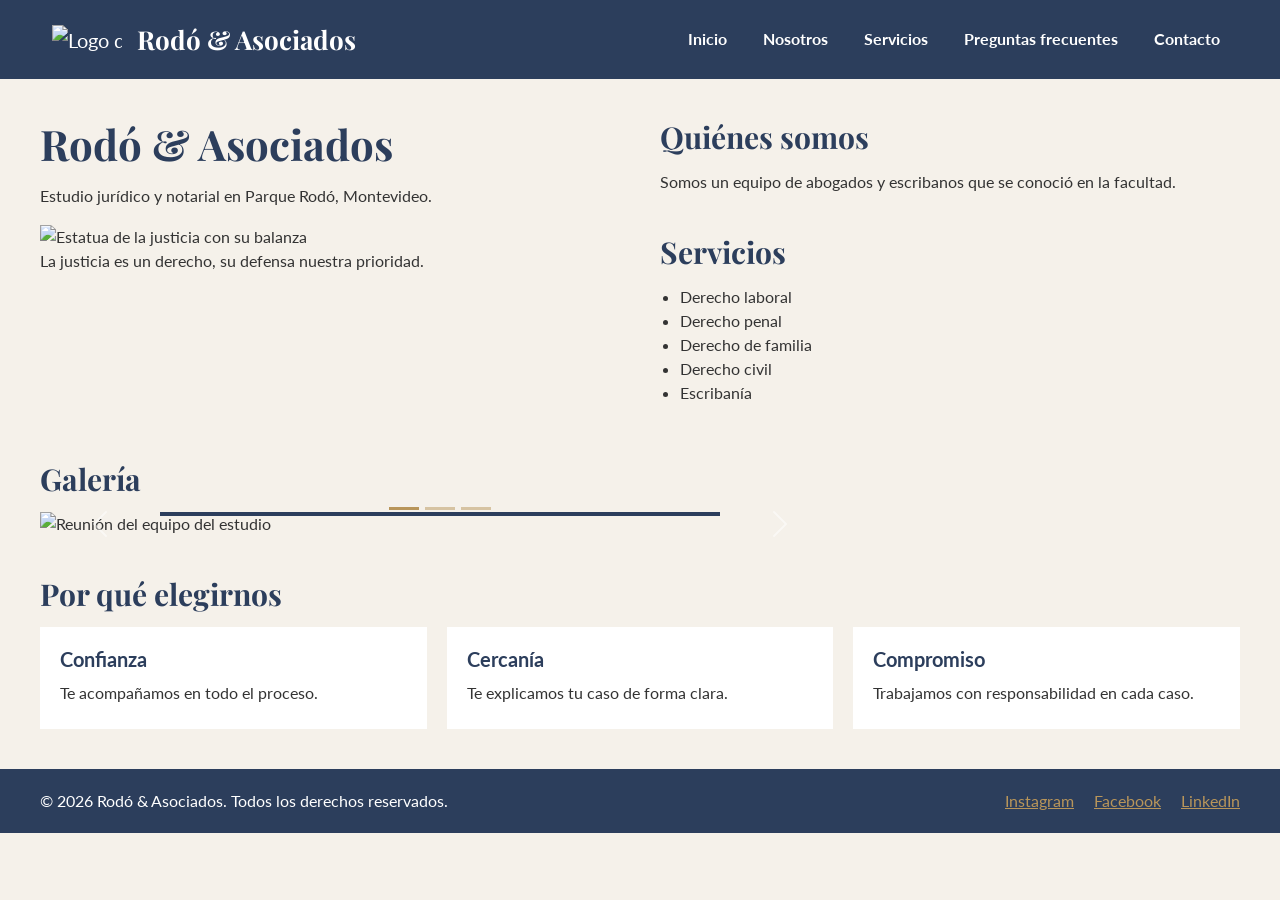
==== index.html @ 59ff4e6f "docs: index con AOS y README de la entrega 8" ====
<!DOCTYPE html>
<html lang="es">
<head>
    <meta charset="UTF-8">
    <meta name="viewport" content="width=device-width, initial-scale=1.0">
    <title>Rodó & Asociados</title>
    <link href="https://cdn.jsdelivr.net/npm/bootstrap@5.3.3/dist/css/bootstrap.min.css" rel="stylesheet">
    <link href="https://unpkg.com/aos@2.3.4/dist/aos.css" rel="stylesheet">
    <link rel="preconnect" href="https://fonts.googleapis.com">
    <link rel="preconnect" href="https://fonts.gstatic.com" crossorigin>
    <link href="https://fonts.googleapis.com/css2?family=Lato:wght@400;700&family=Playfair+Display:wght@700&display=swap" rel="stylesheet">
    <link rel="stylesheet" href="css/style.css">
</head>
<body class="pagina">
    <header>
        <nav class="navbar navbar-expand-lg navbar-dark barra">
            <div class="container-fluid">
                <a class="navbar-brand marca-contenedor" href="index.html">
                    <img src="images/logo.png" alt="Logo del estudio" class="logo">
                    <span class="marca">Rodó & Asociados</span>
                </a>
                <button class="navbar-toggler" type="button" data-bs-toggle="collapse" data-bs-target="#menuPrincipal" aria-controls="menuPrincipal" aria-expanded="false" aria-label="Abrir menú">
                    <span class="navbar-toggler-icon"></span>
                </button>
                <div class="collapse navbar-collapse" id="menuPrincipal">
                    <ul class="navbar-nav ms-auto menu">
                        <li class="nav-item"><a class="nav-link menu-link" href="index.html">Inicio</a></li>
                        <li class="nav-item"><a class="nav-link menu-link" href="pages/sobre-mi.html">Nosotros</a></li>
                        <li class="nav-item"><a class="nav-link menu-link" href="pages/servicios.html">Servicios</a></li>
                        <li class="nav-item"><a class="nav-link menu-link" href="pages/proyectos.html">Preguntas frecuentes</a></li>
                        <li class="nav-item"><a class="nav-link menu-link" href="pages/contacto.html">Contacto</a></li>
                    </ul>
                </div>
            </div>
        </nav>
    </header>

    <main class="contenido grilla-inicio">
        <section class="seccion presentacion">
            <h1 class="titulo">Rodó & Asociados</h1>
            <p class="texto">Estudio jurídico y notarial en Parque Rodó, Montevideo.</p>
            <figure>
                <img src="images/balanza.jpg" alt="Estatua de la justicia con su balanza" class="foto">
                <figcaption>La justicia es un derecho, su defensa nuestra prioridad.</figcaption>
            </figure>
        </section>

        <section class="seccion quienes">
            <h2 class="titulo-seccion">Quiénes somos</h2>
            <p class="texto">Somos un equipo de abogados y escribanos que se conoció en la facultad.</p>
        </section>

        <section class="seccion servicios">
            <h2 class="titulo-seccion">Servicios</h2>
            <ul class="lista">
                <li>Derecho laboral</li>
                <li>Derecho penal</li>
                <li>Derecho de familia</li>
                <li>Derecho civil</li>
                <li>Escribanía</li>
            </ul>
        </section>

        <section class="seccion galeria">
            <h2 class="titulo-seccion">Galería</h2>
            <div id="carruselGaleria" class="carousel slide carrusel" data-bs-ride="carousel">
                <div class="carousel-indicators">
                    <button type="button" data-bs-target="#carruselGaleria" data-bs-slide-to="0" class="active" aria-current="true" aria-label="Foto 1"></button>
                    <button type="button" data-bs-target="#carruselGaleria" data-bs-slide-to="1" aria-label="Foto 2"></button>
                    <button type="button" data-bs-target="#carruselGaleria" data-bs-slide-to="2" aria-label="Foto 3"></button>
                </div>
                <div class="carousel-inner">
                    <div class="carousel-item active">
                        <img src="images/equipo.jpg" class="d-block w-100" alt="Reunión del equipo del estudio">
                        <div class="carousel-caption leyenda">
                            <p>Nuestro equipo</p>
                        </div>
                    </div>
                    <div class="carousel-item">
                        <img src="images/documentos.jpg" class="d-block w-100" alt="Abogado firmando documentos">
                        <div class="carousel-caption leyenda">
                            <p>Asesoramiento en cada trámite</p>
                        </div>
                    </div>
                    <div class="carousel-item">
                        <img src="images/oficina.jpg" class="d-block w-100" alt="Recepción de la oficina">
                        <div class="carousel-caption leyenda">
                            <p>Nuestra oficina en Parque Rodó</p>
                        </div>
                    </div>
                </div>
                <button class="carousel-control-prev" type="button" data-bs-target="#carruselGaleria" data-bs-slide="prev">
                    <span class="carousel-control-prev-icon" aria-hidden="true"></span>
                    <span class="visually-hidden">Anterior</span>
                </button>
                <button class="carousel-control-next" type="button" data-bs-target="#carruselGaleria" data-bs-slide="next">
                    <span class="carousel-control-next-icon" aria-hidden="true"></span>
                    <span class="visually-hidden">Siguiente</span>
                </button>
            </div>
        </section>

        <section class="seccion elegir">
            <h2 class="titulo-seccion">Por qué elegirnos</h2>
            <div class="tarjetas" data-aos="fade-up">
                <article class="tarjeta">
                    <h3 class="subtitulo">Confianza</h3>
                    <p class="texto">Te acompañamos en todo el proceso.</p>
                </article>
                <article class="tarjeta">
                    <h3 class="subtitulo">Cercanía</h3>
                    <p class="texto">Te explicamos tu caso de forma clara.</p>
                </article>
                <article class="tarjeta">
                    <h3 class="subtitulo">Compromiso</h3>
                    <p class="texto">Trabajamos con responsabilidad en cada caso.</p>
                </article>
            </div>
        </section>
    </main>

    <footer class="pie">
        <p class="pie-texto">© 2026 Rodó & Asociados. Todos los derechos reservados.</p>
        <ul class="redes">
            <li><a class="redes-link" href="https://www.instagram.com/">Instagram</a></li>
            <li><a class="redes-link" href="https://www.facebook.com/">Facebook</a></li>
            <li><a class="redes-link" href="https://www.linkedin.com/">LinkedIn</a></li>
        </ul>
    </footer>
    <script src="https://cdn.jsdelivr.net/npm/bootstrap@5.3.3/dist/js/bootstrap.bundle.min.js"></script>
    <script src="https://unpkg.com/aos@2.3.4/dist/aos.js"></script>
    <script>
        AOS.init({ once: true });
    </script>
</body>
</html>
---- css/style.css ----
* {
  margin: 0;
  padding: 0;
  box-sizing: border-box;
}

@keyframes aparecer {
  from {
    opacity: 0;
    transform: translateY(20px);
  }
  to {
    opacity: 1;
    transform: translateY(0);
  }
}
.pagina {
  background-color: #f5f1ea;
  color: #333333;
  font-family: "Lato", sans-serif;
}

.contenido {
  display: flex;
  flex-direction: column;
  gap: 30px;
  padding: 20px;
}
@media (min-width: 768px) {
  .contenido {
    padding: 30px;
  }
}
@media (min-width: 1024px) {
  .contenido {
    padding: 40px;
  }
}

.seccion {
  display: flex;
  flex-direction: column;
  gap: 15px;
}

.lista {
  padding-left: 20px;
}

.foto {
  width: 100%;
  animation: aparecer 1s ease-out 0.3s both;
}

.subtitulo, .titulo-seccion, .titulo {
  margin: 0;
  color: #2c3e5c;
  font-weight: 700;
}

.titulo {
  font-family: "Playfair Display", serif;
  font-size: 34px;
  animation: aparecer 0.8s ease-out 0s both;
}
@media (min-width: 768px) {
  .titulo {
    font-size: 38px;
  }
}
@media (min-width: 1024px) {
  .titulo {
    font-size: 42px;
  }
}

.titulo-seccion {
  font-family: "Playfair Display", serif;
  font-size: 26px;
}
@media (min-width: 768px) {
  .titulo-seccion {
    font-size: 28px;
  }
}
@media (min-width: 1024px) {
  .titulo-seccion {
    font-size: 30px;
  }
}

.subtitulo {
  font-family: "Lato", sans-serif;
  font-size: 20px;
}

.texto {
  margin: 0;
  font-size: 16px;
  font-weight: 400;
}

.barra {
  padding: 15px 20px;
  background-color: #2c3e5c;
}
@media (min-width: 1024px) {
  .barra {
    padding: 15px 40px;
  }
}

.marca-contenedor {
  display: flex;
  align-items: center;
  gap: 15px;
}

.logo {
  width: 50px;
}
@media (min-width: 1024px) {
  .logo {
    width: 70px;
  }
}

.marca {
  color: #ffffff;
  font-family: "Playfair Display", serif;
  font-size: 20px;
  font-weight: 700;
}
@media (min-width: 1024px) {
  .marca {
    font-size: 26px;
  }
}

.menu {
  gap: 10px;
}
@media (min-width: 1024px) {
  .menu {
    gap: 20px;
  }
}

.barra .menu-link {
  color: #ffffff;
  font-weight: 700;
  border-bottom: 2px solid transparent;
  transition: color 0.3s, border-color 0.3s;
}
.barra .menu-link:hover {
  color: #b8955a;
  border-bottom-color: #b8955a;
}
.barra .menu-link:focus {
  color: #b8955a;
  outline: 2px solid #b8955a;
}
.barra .menu-link:active {
  color: #f5f1ea;
}

.grilla-inicio {
  display: grid;
  grid-template-columns: 1fr;
  grid-template-areas: "presentacion" "quienes" "servicios" "galeria" "elegir";
  gap: 30px;
}
@media (min-width: 1024px) {
  .grilla-inicio {
    grid-template-columns: 1fr 1fr;
    grid-template-areas: "presentacion quienes" "presentacion servicios" "galeria galeria" "elegir elegir";
    gap: 40px;
  }
}

.presentacion {
  grid-area: presentacion;
}

.quienes {
  grid-area: quienes;
}

.servicios {
  grid-area: servicios;
}

.elegir {
  grid-area: elegir;
}

.galeria {
  grid-area: galeria;
}

.grilla-servicios {
  display: grid;
  grid-template-columns: 1fr;
  grid-template-areas: "introduccion" "areas";
  gap: 30px;
}
@media (min-width: 1024px) {
  .grilla-servicios {
    grid-template-columns: 1fr 2fr;
    grid-template-areas: "introduccion areas";
    gap: 40px;
  }
}

.introduccion {
  grid-area: introduccion;
}

.areas {
  grid-area: areas;
}

.grilla-nosotros {
  display: grid;
  grid-template-columns: 1fr;
  grid-template-areas: "nosotros" "mision" "vision" "equipo";
  gap: 30px;
}
@media (min-width: 1024px) {
  .grilla-nosotros {
    grid-template-columns: 1fr 1fr;
    grid-template-areas: "nosotros mision" "nosotros vision" "equipo equipo";
    gap: 40px;
  }
}

.nosotros {
  grid-area: nosotros;
}

.mision {
  grid-area: mision;
}

.vision {
  grid-area: vision;
}

.equipo {
  grid-area: equipo;
}

.pie {
  display: flex;
  flex-direction: column;
  align-items: center;
  gap: 15px;
  padding: 20px;
  background-color: #2c3e5c;
  color: #ffffff;
}
@media (min-width: 1024px) {
  .pie {
    flex-direction: row;
    justify-content: space-between;
    padding: 20px 40px;
  }
}

.pie-texto {
  margin: 0;
}

.redes {
  display: flex;
  gap: 20px;
  margin: 0;
  padding: 0;
  list-style: none;
}

.redes-link {
  color: #b8955a;
  transition: color 0.3s;
}
.redes-link:hover {
  color: #ffffff;
}
.redes-link:focus {
  outline: 2px solid #ffffff;
}
.redes-link:active {
  color: #f5f1ea;
}

.tarjetas {
  display: grid;
  grid-template-columns: 1fr;
  gap: 20px;
}
@media (min-width: 768px) {
  .tarjetas {
    grid-template-columns: 1fr 1fr;
  }
}
@media (min-width: 1024px) {
  .tarjetas {
    grid-template-columns: 1fr 1fr 1fr;
  }
}

.tarjeta {
  display: flex;
  flex-direction: column;
  gap: 10px;
  padding: 20px;
  background-color: #ffffff;
  border-bottom: 4px solid transparent;
  transition: transform 0.3s, border-color 0.3s;
}
.tarjeta:hover {
  transform: translateY(-5px);
  border-bottom-color: #b8955a;
}

.boton {
  align-self: flex-start;
  padding: 10px 20px;
  border: 2px solid #2c3e5c;
  background-color: #2c3e5c;
  color: #ffffff;
  font-weight: 700;
  transition: background-color 0.3s, color 0.3s;
}
.boton:hover {
  background-color: #b8955a;
  border-color: #b8955a;
}
.boton:focus {
  outline: 3px solid #b8955a;
}
.boton:active {
  background-color: #f5f1ea;
  color: #2c3e5c;
}

.carrusel {
  max-width: 800px;
}
.carrusel .carousel-indicators button {
  background-color: #b8955a;
}

.leyenda {
  background-color: #2c3e5c;
  padding: 10px;
}
.leyenda p {
  margin: 0;
  color: #ffffff;
}

.ventana {
  background-color: #f5f1ea;
  border-top: 5px solid #b8955a;
}
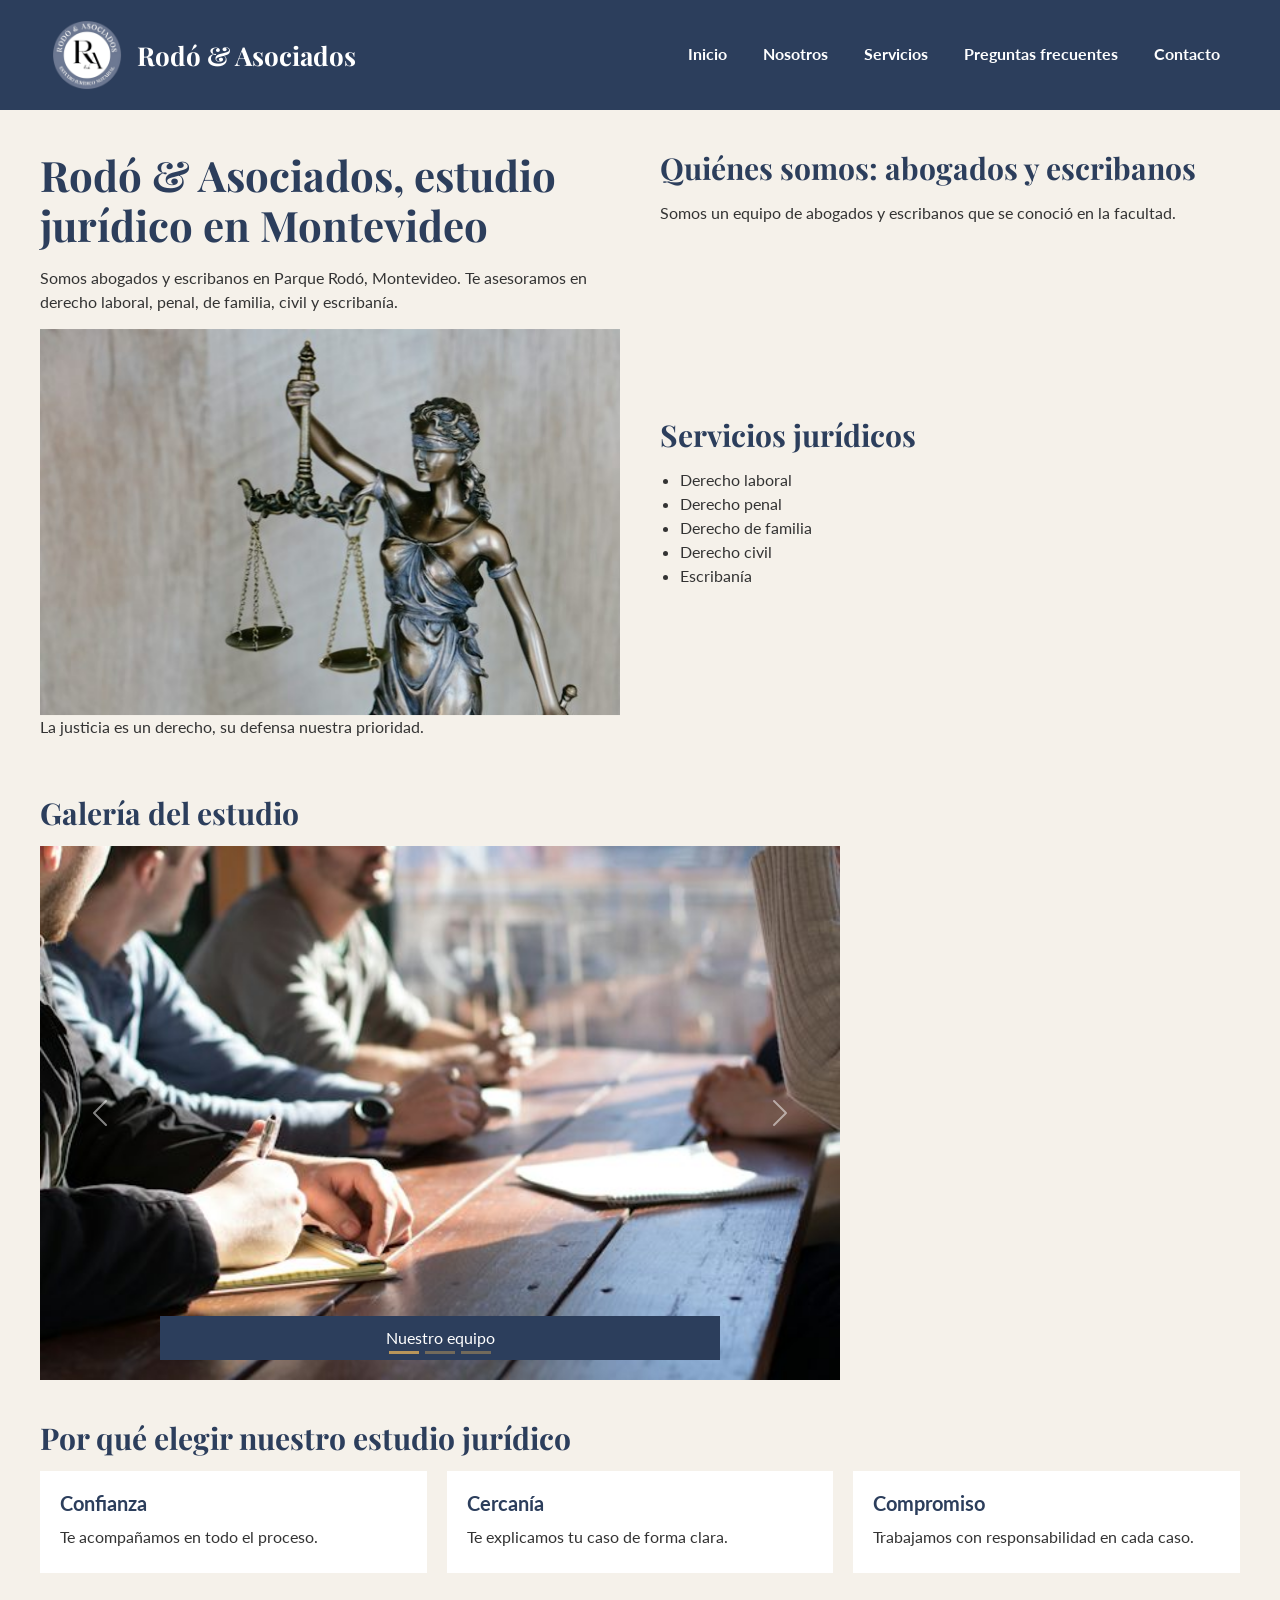
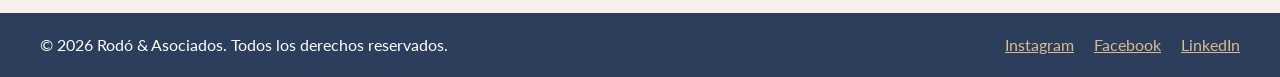
==== commit fe7c003b: "seo: index optimizado y README de la entrega 9" ====
--- a/index.html
+++ b/index.html
@@ -3,7 +3,8 @@
 <head>
     <meta charset="UTF-8">
     <meta name="viewport" content="width=device-width, initial-scale=1.0">
-    <title>Rodó & Asociados</title>
+    <title>Estudio jurídico en Montevideo | Rodó & Asociados</title>
+    <meta name="description" content="Rodó & Asociados es un estudio jurídico y notarial en Parque Rodó, Montevideo. Abogados y escribanos en derecho laboral, penal, de familia, civil y escribanía.">
     <link href="https://cdn.jsdelivr.net/npm/bootstrap@5.3.3/dist/css/bootstrap.min.css" rel="stylesheet">
     <link href="https://unpkg.com/aos@2.3.4/dist/aos.css" rel="stylesheet">
     <link rel="preconnect" href="https://fonts.googleapis.com">
@@ -16,7 +17,7 @@
         <nav class="navbar navbar-expand-lg navbar-dark barra">
             <div class="container-fluid">
                 <a class="navbar-brand marca-contenedor" href="index.html">
-                    <img src="images/logo.png" alt="Logo del estudio" class="logo">
+                    <img src="images/logo-rodo-asociados.png" alt="Logo de Rodó & Asociados" class="logo">
                     <span class="marca">Rodó & Asociados</span>
                 </a>
                 <button class="navbar-toggler" type="button" data-bs-toggle="collapse" data-bs-target="#menuPrincipal" aria-controls="menuPrincipal" aria-expanded="false" aria-label="Abrir menú">
@@ -37,21 +38,21 @@
 
     <main class="contenido grilla-inicio">
         <section class="seccion presentacion">
-            <h1 class="titulo">Rodó & Asociados</h1>
-            <p class="texto">Estudio jurídico y notarial en Parque Rodó, Montevideo.</p>
+            <h1 class="titulo">Rodó & Asociados, estudio jurídico en Montevideo</h1>
+            <p class="texto">Somos abogados y escribanos en Parque Rodó, Montevideo. Te asesoramos en derecho laboral, penal, de familia, civil y escribanía.</p>
             <figure>
-                <img src="images/balanza.jpg" alt="Estatua de la justicia con su balanza" class="foto">
+                <img src="images/estatua-justicia-balanza.jpg" alt="Estatua de la justicia con su balanza" class="foto">
                 <figcaption>La justicia es un derecho, su defensa nuestra prioridad.</figcaption>
             </figure>
         </section>
 
         <section class="seccion quienes">
-            <h2 class="titulo-seccion">Quiénes somos</h2>
+            <h2 class="titulo-seccion">Quiénes somos: abogados y escribanos</h2>
             <p class="texto">Somos un equipo de abogados y escribanos que se conoció en la facultad.</p>
         </section>
 
         <section class="seccion servicios">
-            <h2 class="titulo-seccion">Servicios</h2>
+            <h2 class="titulo-seccion">Servicios jurídicos</h2>
             <ul class="lista">
                 <li>Derecho laboral</li>
                 <li>Derecho penal</li>
@@ -62,7 +63,7 @@
         </section>
 
         <section class="seccion galeria">
-            <h2 class="titulo-seccion">Galería</h2>
+            <h2 class="titulo-seccion">Galería del estudio</h2>
             <div id="carruselGaleria" class="carousel slide carrusel" data-bs-ride="carousel">
                 <div class="carousel-indicators">
                     <button type="button" data-bs-target="#carruselGaleria" data-bs-slide-to="0" class="active" aria-current="true" aria-label="Foto 1"></button>
@@ -71,19 +72,19 @@
                 </div>
                 <div class="carousel-inner">
                     <div class="carousel-item active">
-                        <img src="images/equipo.jpg" class="d-block w-100" alt="Reunión del equipo del estudio">
+                        <img src="images/equipo-abogados-reunion.jpg" class="d-block w-100" alt="Abogados del estudio reunidos alrededor de una mesa de trabajo">
                         <div class="carousel-caption leyenda">
                             <p>Nuestro equipo</p>
                         </div>
                     </div>
                     <div class="carousel-item">
-                        <img src="images/documentos.jpg" class="d-block w-100" alt="Abogado firmando documentos">
+                        <img src="images/abogado-firmando-documentos.jpg" class="d-block w-100" alt="Abogado firmando documentos legales">
                         <div class="carousel-caption leyenda">
                             <p>Asesoramiento en cada trámite</p>
                         </div>
                     </div>
                     <div class="carousel-item">
-                        <img src="images/oficina.jpg" class="d-block w-100" alt="Recepción de la oficina">
+                        <img src="images/recepcion-oficina-estudio.jpg" class="d-block w-100" alt="Recepción de la oficina del estudio jurídico">
                         <div class="carousel-caption leyenda">
                             <p>Nuestra oficina en Parque Rodó</p>
                         </div>
@@ -101,7 +102,7 @@
         </section>
 
         <section class="seccion elegir">
-            <h2 class="titulo-seccion">Por qué elegirnos</h2>
+            <h2 class="titulo-seccion">Por qué elegir nuestro estudio jurídico</h2>
             <div class="tarjetas" data-aos="fade-up">
                 <article class="tarjeta">
                     <h3 class="subtitulo">Confianza</h3>
--- a/css/style.css
+++ b/css/style.css
@@ -153,12 +153,12 @@
   transition: color 0.3s, border-color 0.3s;
 }
 .barra .menu-link:hover {
-  color: #b8955a;
-  border-bottom-color: #b8955a;
+  color: #d9bc8c;
+  border-bottom-color: #d9bc8c;
 }
 .barra .menu-link:focus {
-  color: #b8955a;
-  outline: 2px solid #b8955a;
+  color: #d9bc8c;
+  outline: 2px solid #d9bc8c;
 }
 .barra .menu-link:active {
   color: #f5f1ea;
@@ -280,7 +280,7 @@
 }
 
 .redes-link {
-  color: #b8955a;
+  color: #d9bc8c;
   transition: color 0.3s;
 }
 .redes-link:hover {
@@ -333,8 +333,9 @@
   transition: background-color 0.3s, color 0.3s;
 }
 .boton:hover {
-  background-color: #b8955a;
-  border-color: #b8955a;
+  background-color: #d9bc8c;
+  border-color: #d9bc8c;
+  color: #2c3e5c;
 }
 .boton:focus {
   outline: 3px solid #b8955a;
